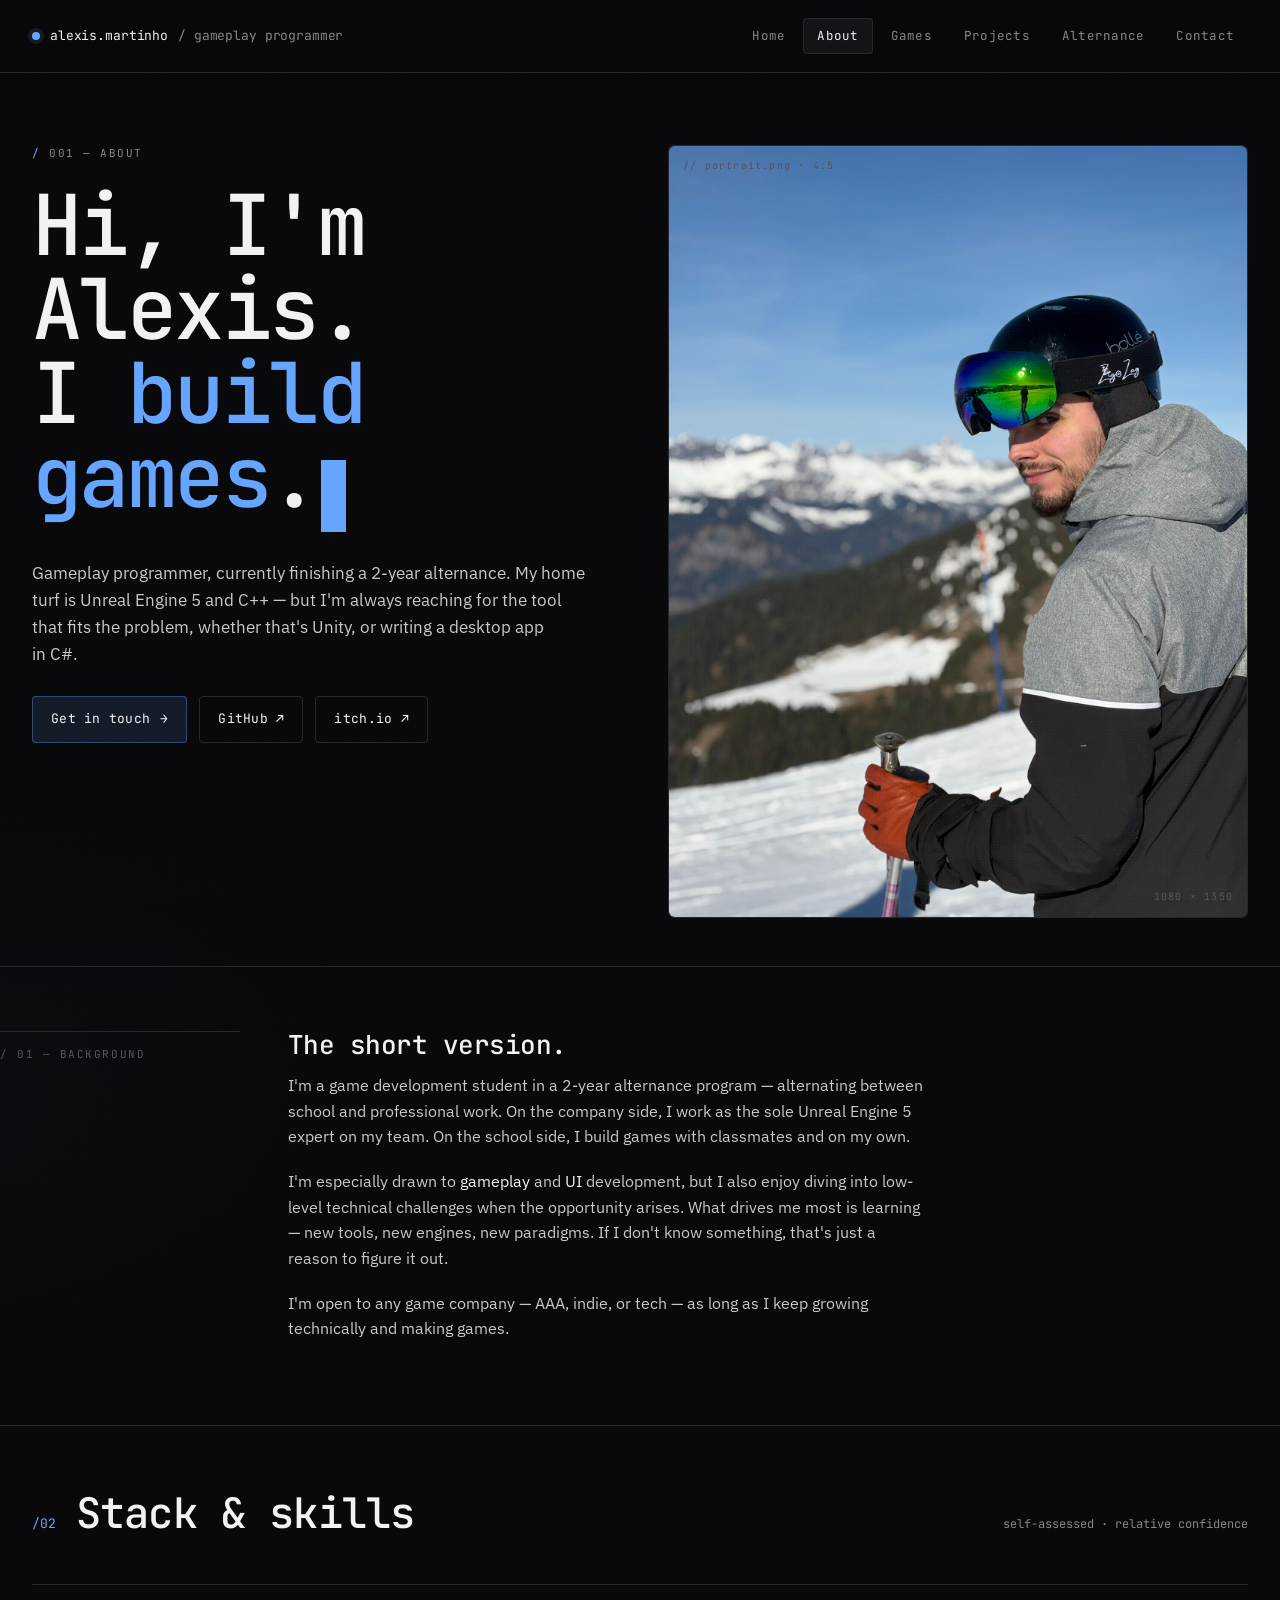
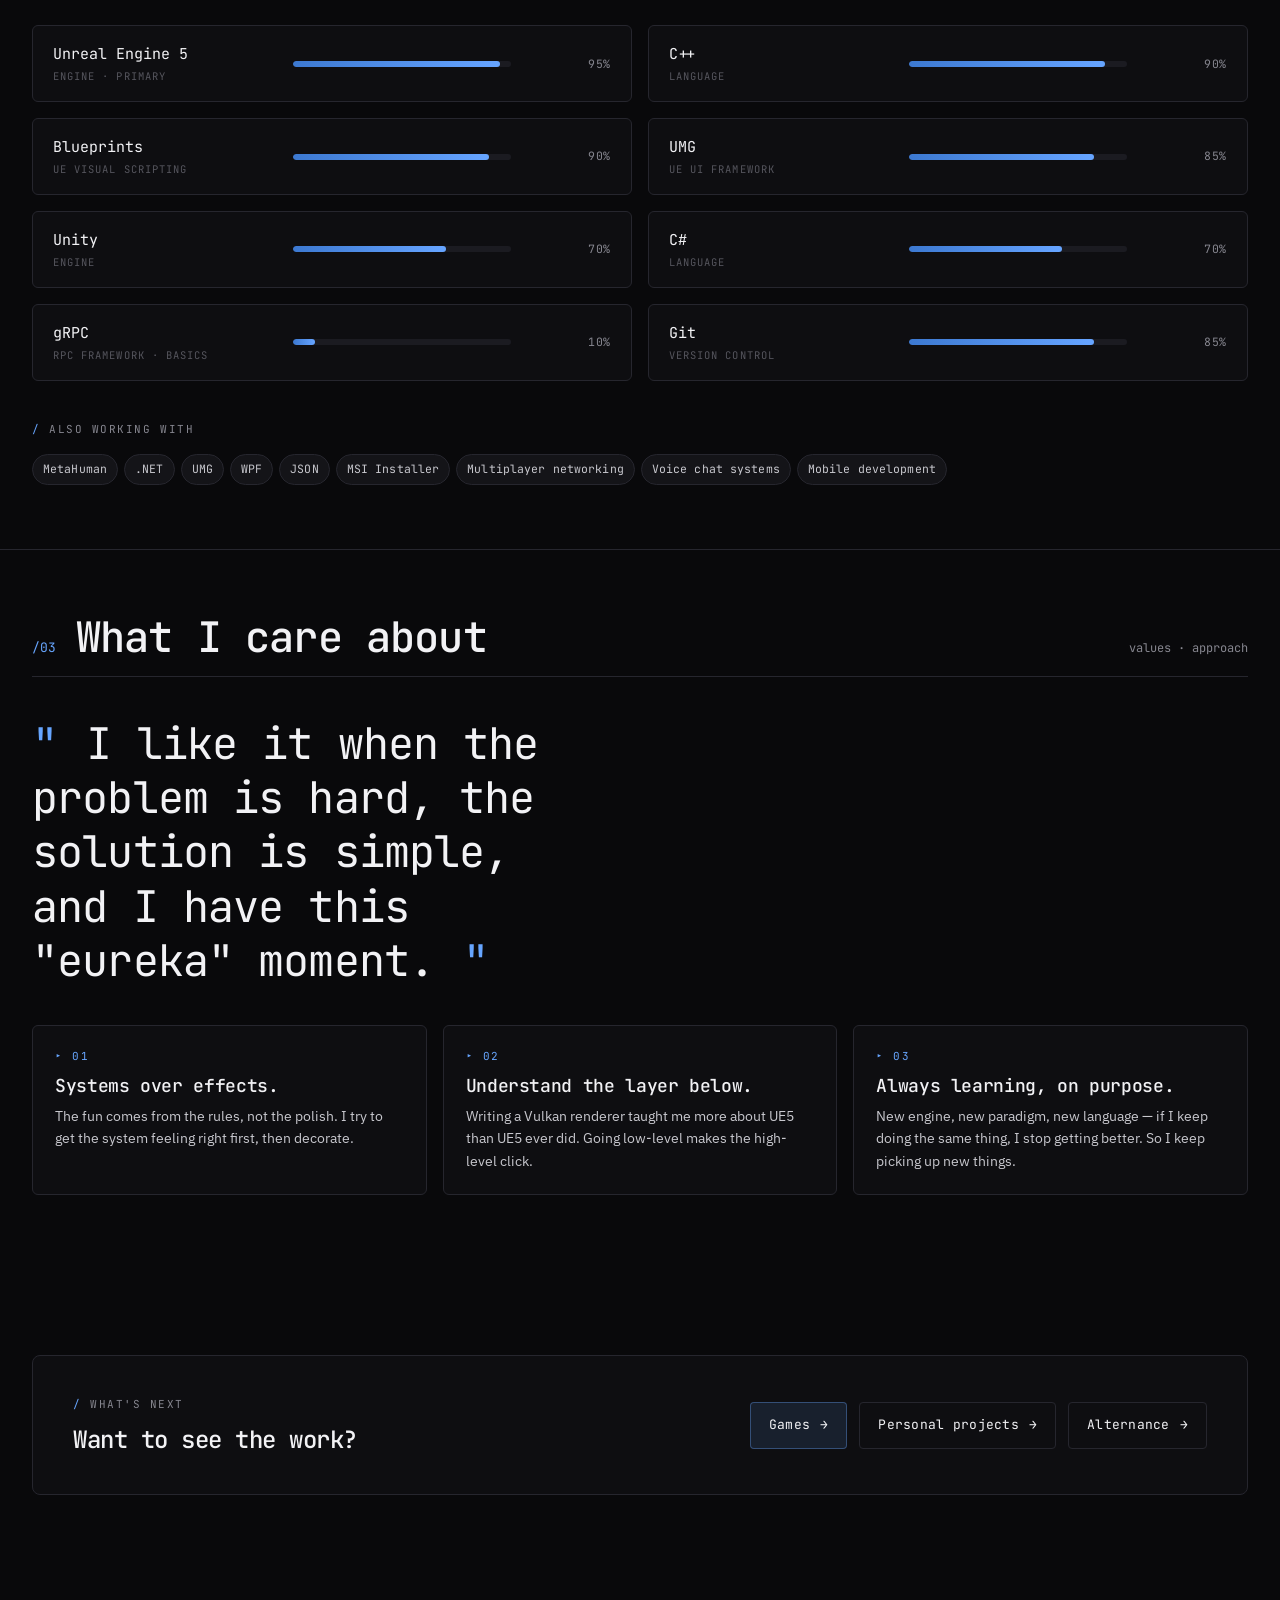
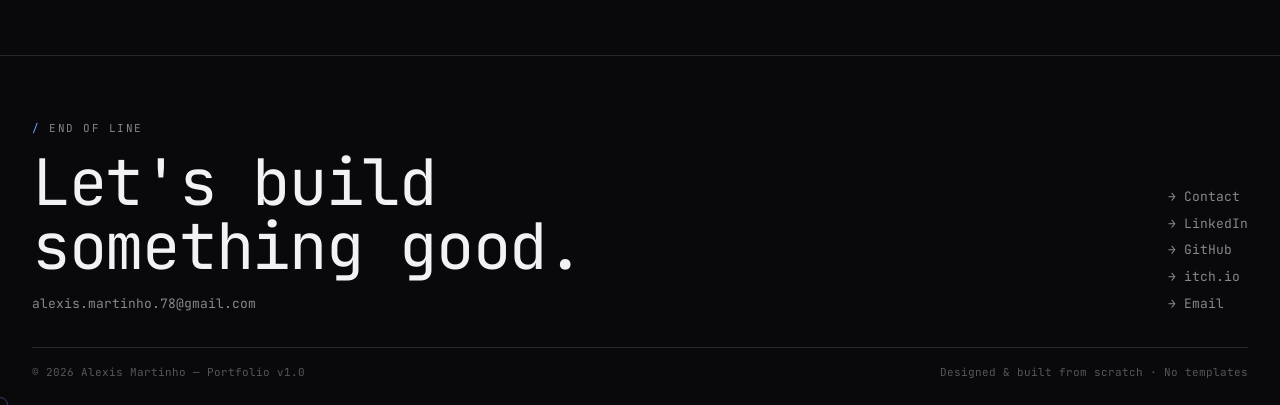
==== about.html @ 16aa5c61 "Initial Portfolio" ====
<!doctype html>
<html lang="en">
<head>
  <meta charset="utf-8" />
  <meta name="viewport" content="width=device-width, initial-scale=1" />
  <title>About — Alexis Martinho</title>
  <link rel="preconnect" href="https://fonts.googleapis.com">
  <link rel="preconnect" href="https://fonts.gstatic.com" crossorigin>
  <link href="https://fonts.googleapis.com/css2?family=JetBrains+Mono:wght@300;400;500;600&family=IBM+Plex+Sans:wght@300;400;500;600&family=Space+Grotesk:wght@400;500;600&family=Inter:wght@400;500;600&display=swap" rel="stylesheet">
  <link rel="stylesheet" href="assets/styles.css" />
  <style>
    .about-hero {
      padding: 72px 0 48px;
      border-bottom: 1px solid var(--line);
    }
    .about-hero .grid {
      display: grid;
      grid-template-columns: 1fr 1fr;
      gap: 56px;
      align-items: start;
    }
    @media (max-width: 900px) { .about-hero .grid { grid-template-columns: 1fr; } }
    .about-hero h1 {
      font-size: clamp(48px, 7vw, 84px);
      line-height: 1.0;
      letter-spacing: -0.03em;
    }
    .about-hero h1 em { color: var(--accent); font-style: normal; }
    .about-hero .lede {
      font-size: 17px;
      color: var(--text);
      max-width: 56ch;
    }
    .about-hero .portrait {
      aspect-ratio: 4/5;
      border: 1px solid var(--line);
      border-radius: 6px;
      background:
        repeating-linear-gradient(135deg, rgba(255,255,255,0.02) 0 10px, transparent 10px 20px),
        var(--bg-2);
      position: relative;
      display: flex;
      align-items: center;
      justify-content: center;
      flex-direction: column;
      gap: 10px;
      color: var(--text-faint);
      font-family: var(--font-mono);
      font-size: 12px;
      letter-spacing: 0.16em;
      text-align: center;
    }
    .about-hero .portrait .meta {
      position: absolute; top: 12px; left: 14px;
      font-family: var(--font-mono); font-size: 10px;
      color: var(--text-faint); letter-spacing: 0.12em;
    }
    .about-hero .portrait .meta.br { top: auto; bottom: 12px; left: auto; right: 14px; }

    .narrative {
      display: grid;
      grid-template-columns: 240px 1fr;
      gap: 48px;
      padding: var(--r-6) 0;
    }
    @media (max-width: 900px) { .narrative { grid-template-columns: 1fr; } }
    .narrative h2 { font-size: 26px; margin-bottom: 14px; }
    .narrative p { font-size: 16px; margin-bottom: 1.2em; }
    .narrative .col-meta {
      font-family: var(--font-mono);
      font-size: 11px;
      color: var(--text-faint);
      letter-spacing: 0.14em;
      text-transform: uppercase;
      border-top: 1px solid var(--line);
      padding-top: 14px;
    }

    /* Skills bar */
    .skills { padding: var(--r-6) 0; border-top: 1px solid var(--line); }
    .skills h2 { margin-bottom: 32px; }

    .skill-grid {
      display: grid;
      grid-template-columns: 1fr 1fr;
      gap: 16px;
    }
    @media (max-width: 900px) { .skill-grid { grid-template-columns: 1fr; } }
    .skill-row {
      display: grid;
      grid-template-columns: 220px 1fr 80px;
      gap: 20px;
      padding: 16px 20px;
      border: 1px solid var(--line);
      border-radius: 6px;
      background: var(--bg-1);
      align-items: center;
      transition: border-color 200ms ease, background 200ms ease;
    }
    .skill-row:hover { border-color: var(--accent-line); background: var(--bg-2); }
    .skill-row .name {
      font-family: var(--font-display);
      font-size: 15px;
      color: var(--text-hi);
    }
    .skill-row .name .k {
      display: block;
      font-family: var(--font-mono);
      font-size: 10.5px;
      color: var(--text-faint);
      letter-spacing: 0.1em;
      text-transform: uppercase;
      margin-top: 2px;
    }
    .bar {
      height: 6px;
      background: var(--bg-3);
      border-radius: 100px;
      overflow: hidden;
      position: relative;
    }
    .bar .fill {
      height: 100%;
      background: linear-gradient(90deg, var(--accent-2), var(--accent));
      border-radius: 100px;
      width: 0;
      transition: width 1.4s cubic-bezier(.2,.6,.2,1);
    }
    .skill-row.in .fill { width: var(--w, 70%); }
    .skill-row .val {
      font-family: var(--font-mono);
      font-size: 11.5px;
      color: var(--text-dim);
      text-align: right;
      letter-spacing: 0.06em;
    }

    .philosophy {
      padding: var(--r-6) 0;
      border-top: 1px solid var(--line);
    }
    .philosophy .q {
      font-family: var(--font-display);
      font-size: clamp(26px, 3.4vw, 44px);
      line-height: 1.25;
      letter-spacing: -0.02em;
      color: var(--text-hi);
      max-width: 26ch;
      text-wrap: balance;
    }
    .philosophy .q::before { content: '"'; color: var(--accent); margin-right: 4px; }
    .philosophy .q::after { content: '"'; color: var(--accent); margin-left: 4px; }

    .interests {
      display: grid;
      grid-template-columns: repeat(3, 1fr);
      gap: 16px;
      margin-top: 36px;
    }
    @media (max-width: 900px) { .interests { grid-template-columns: 1fr; } }
    .interest {
      border: 1px solid var(--line);
      border-radius: 6px;
      background: var(--bg-1);
      padding: 22px;
    }
    .interest .num {
      font-family: var(--font-mono); font-size: 11px;
      color: var(--accent); letter-spacing: 0.14em; margin-bottom: 10px;
    }
    .interest h3 { font-size: 18px; margin-bottom: 8px; }
    .interest p { font-size: 14px; color: var(--text); margin: 0; }
  </style>
</head>
<body class="noise">
  <div data-chrome="header"></div>

  <main>
    <section class="about-hero">
      <div class="shell grid">
        <div>
          <div class="eyebrow reveal" style="margin-bottom: 20px"><span class="idx">/</span> 001 — ABOUT</div>
          <h1 class="reveal">Hi, I'm Alexis.<br>I <em>build games</em>.<span class="cursor"></span></h1>
          <p class="lede reveal" style="margin-top: 28px;">
            Gameplay programmer, currently finishing a 2-year alternance.
            My home turf is Unreal Engine 5 and C++ — but I'm always
            reaching for the tool that fits the problem, whether that's
            Unity, or writing a desktop app in C#.
          </p>
          <div class="hero-cta" style="display: flex; gap: 12px; margin-top: 28px; flex-wrap: wrap;">
            <a class="btn btn-primary" href="contact.html">Get in touch <span class="arrow">→</span></a>
            <a class="btn btn-ghost" href="https://github.com/Al3xics" target="_blank" rel="noopener">GitHub ↗</a>
            <a class="btn btn-ghost" href="https://al3xics.itch.io/" target="_blank" rel="noopener">itch.io ↗</a>
          </div>
        </div>
        <div class="portrait reveal">
          <span class="meta">// portrait.png · 4:5</span>
          <img src="assets/img/portrait-alexis.jpg" alt="Portrait of Alexis Martinho" style="width: 100%; height: auto; border-radius: 6px; object-fit: cover;">
          <span class="meta br">1080 × 1350</span>
        </div>
      </div>
    </section>

    <section>
      <div class="shell narrative reveal">
        <div class="col-meta">/ 01 — BACKGROUND</div>
        <div>
          <h2>The short version.</h2>
          <p>
            I'm a game development student in a 2-year alternance program —
            alternating between school and professional work. On the company
            side, I work as the sole Unreal Engine 5 expert on my team.
            On the school side, I build games with classmates and on my own.
          </p>
          <p>
            I'm especially drawn to <span class="hi">gameplay</span> and <span class="hi">UI</span> development,
            but I also enjoy diving into low-level technical challenges when the opportunity arises.
            What drives me most is learning — new tools, new engines, new paradigms.
            If I don't know something, that's just a reason to figure it out.
          </p>
          <p>
            I'm open to any game company — AAA, indie, or tech — as long as
            I keep growing technically and making games.
          </p>
        </div>
      </div>
    </section>

    <section class="skills">
      <div class="shell">
        <div class="section-head reveal">
          <div class="num">/02</div>
          <h2>Stack &amp; skills</h2>
          <div class="meta">self-assessed · relative confidence</div>
        </div>

        <div class="skill-grid">
          <div class="skill-row reveal" style="--w: 95%"><div class="name">Unreal Engine 5<span class="k">ENGINE · PRIMARY</span></div><div class="bar"><div class="fill"></div></div><div class="val">95%</div></div>
          <div class="skill-row reveal" style="--w: 90%"><div class="name">C++<span class="k">LANGUAGE</span></div><div class="bar"><div class="fill"></div></div><div class="val">90%</div></div>
          <div class="skill-row reveal" style="--w: 90%"><div class="name">Blueprints<span class="k">UE VISUAL SCRIPTING</span></div><div class="bar"><div class="fill"></div></div><div class="val">90%</div></div>
          <div class="skill-row reveal" style="--w: 85%"><div class="name">UMG<span class="k">UE UI FRAMEWORK</span></div><div class="bar"><div class="fill"></div></div><div class="val">85%</div></div>
          <div class="skill-row reveal" style="--w: 70%"><div class="name">Unity<span class="k">ENGINE</span></div><div class="bar"><div class="fill"></div></div><div class="val">70%</div></div>
          <div class="skill-row reveal" style="--w: 70%"><div class="name">C#<span class="k">LANGUAGE</span></div><div class="bar"><div class="fill"></div></div><div class="val">70%</div></div>
          <div class="skill-row reveal" style="--w: 10%"><div class="name">gRPC<span class="k">RPC FRAMEWORK · BASICS</span></div><div class="bar"><div class="fill"></div></div><div class="val">10%</div></div>
          <div class="skill-row reveal" style="--w: 85%"><div class="name">Git<span class="k">VERSION CONTROL</span></div><div class="bar"><div class="fill"></div></div><div class="val">85%</div></div>
        </div>

        <div style="margin-top: 40px;" class="reveal">
          <div class="eyebrow" style="margin-bottom: 16px"><span class="idx">/</span> ALSO WORKING WITH</div>
          <div class="badges">
            <span class="badge">MetaHuman</span>
            <span class="badge">.NET</span>
            <span class="badge">UMG</span>
            <span class="badge">WPF</span>
            <span class="badge">JSON</span>
            <span class="badge">MSI Installer</span>
            <span class="badge">Multiplayer networking</span>
            <span class="badge">Voice chat systems</span>
            <span class="badge">Mobile development</span>
          </div>
        </div>
      </div>
    </section>

    <section class="philosophy">
      <div class="shell">
        <div class="section-head reveal">
          <div class="num">/03</div>
          <h2>What I care about</h2>
          <div class="meta">values · approach</div>
        </div>

        <div class="q reveal">
          I like it when the problem is hard, the solution is simple, and I have this "eureka" moment.
        </div>

        <div class="interests">
          <div class="interest reveal">
            <div class="num">▸ 01</div>
            <h3>Systems over effects.</h3>
            <p>The fun comes from the rules, not the polish. I try to get the system feeling right first, then decorate.</p>
          </div>
          <div class="interest reveal">
            <div class="num">▸ 02</div>
            <h3>Understand the layer below.</h3>
            <p>Writing a Vulkan renderer taught me more about UE5 than UE5 ever did. Going low-level makes the high-level click.</p>
          </div>
          <div class="interest reveal">
            <div class="num">▸ 03</div>
            <h3>Always learning, on purpose.</h3>
            <p>New engine, new paradigm, new language — if I keep doing the same thing, I stop getting better. So I keep picking up new things.</p>
          </div>
        </div>
      </div>
    </section>

    <section class="section">
      <div class="shell">
        <div class="card reveal" style="padding: 40px;">
          <div style="display: flex; justify-content: space-between; gap: 24px; flex-wrap: wrap; align-items: center;">
            <div>
              <div class="eyebrow" style="margin-bottom: 12px;"><span class="idx">/</span> WHAT'S NEXT</div>
              <h3 style="font-size: 24px;">Want to see the work?</h3>
            </div>
            <div style="display: flex; gap: 12px; flex-wrap: wrap;">
              <a class="btn btn-primary" href="games.html">Games <span class="arrow">→</span></a>
              <a class="btn btn-ghost" href="projects.html">Personal projects <span class="arrow">→</span></a>
              <a class="btn btn-ghost" href="alternance.html">Alternance <span class="arrow">→</span></a>
            </div>
          </div>
        </div>
      </div>
    </section>
  </main>

  <div data-chrome="footer"></div>

  <script src="assets/partials.js"></script>
  <script src="assets/shared.js"></script>
  <script>
    // Animate skill bars in
    const io = new IntersectionObserver((entries) => {
      entries.forEach(e => {
        if (e.isIntersecting) { e.target.classList.add('in'); io.unobserve(e.target); }
      });
    }, { threshold: 0.3 });
    document.querySelectorAll('.skill-row').forEach(r => io.observe(r));
  </script>
</body>
</html>
---- assets/styles.css ----
/* ========================================================
   Alexis Martinho — Portfolio
   Design tokens
   ======================================================== */

:root {
  /* Surfaces (layered dark) */
  --bg-0: #09090B;
  --bg-1: #0E0E11;
  --bg-2: #141418;
  --bg-3: #1B1B21;
  --bg-4: #24242C;

  /* Lines */
  --line: #26262E;
  --line-strong: #33333D;

  /* Text */
  --text-hi: #F2F2F5;
  --text: #C8C8CE;
  --text-dim: #86868F;
  --text-faint: #55555D;

  /* Accent (cool blue) — settable via Tweaks */
  --accent: oklch(0.72 0.15 258);
  --accent-2: oklch(0.58 0.15 258);
  --accent-soft: oklch(0.72 0.15 258 / 0.12);
  --accent-line: oklch(0.72 0.15 258 / 0.35);

  /* Semantic */
  --warn: #D4A24C;
  --warn-soft: rgba(212, 162, 76, 0.12);

  /* Fonts — settable via Tweaks */
  --font-display: 'JetBrains Mono', ui-monospace, Menlo, monospace;
  --font-body: 'IBM Plex Sans', system-ui, sans-serif;
  --font-mono: 'JetBrains Mono', ui-monospace, Menlo, monospace;

  /* Rhythm */
  --r-1: 4px;
  --r-2: 8px;
  --r-3: 16px;
  --r-4: 24px;
  --r-5: 40px;
  --r-6: 64px;
  --r-7: 96px;

  --radius-xs: 2px;
  --radius-sm: 4px;
  --radius-md: 8px;

  --shell-max: 1280px;
  --gutter: 32px;
}

* { box-sizing: border-box; }
html, body { margin: 0; padding: 0; background: var(--bg-0); }

html { scroll-behavior: smooth; }
body {
  font-family: var(--font-body);
  color: var(--text);
  font-size: 15px;
  line-height: 1.6;
  -webkit-font-smoothing: antialiased;
  text-rendering: optimizeLegibility;
  min-height: 100vh;
  background:
    radial-gradient(1200px 600px at 85% -10%, rgba(107, 138, 255, 0.04), transparent 60%),
    radial-gradient(900px 500px at -10% 30%, rgba(107, 138, 255, 0.03), transparent 60%),
    var(--bg-0);
}

a { color: inherit; text-decoration: none; }

img { max-width: 100%; display: block; }

::selection { background: var(--accent-soft); color: var(--text-hi); }

/* ==========================
   Typography
   ========================== */

.display {
  font-family: var(--font-display);
  font-weight: 500;
  color: var(--text-hi);
  letter-spacing: -0.02em;
}

.mono {
  font-family: var(--font-mono);
  font-feature-settings: "calt" 0;
}

.eyebrow {
  font-family: var(--font-mono);
  font-size: 11px;
  letter-spacing: 0.14em;
  text-transform: uppercase;
  color: var(--text-dim);
}

.eyebrow .idx { color: var(--accent); }

h1, h2, h3, h4 {
  font-family: var(--font-display);
  color: var(--text-hi);
  margin: 0;
  letter-spacing: -0.02em;
  font-weight: 500;
}

h1 { font-size: clamp(40px, 6vw, 76px); line-height: 1.02; }
h2 { font-size: clamp(28px, 3.4vw, 42px); line-height: 1.1; }
h3 { font-size: clamp(20px, 1.6vw, 24px); line-height: 1.2; }

p { margin: 0 0 1em; text-wrap: pretty; max-width: 64ch; }

/* ==========================
   Shell / layout
   ========================== */

.shell {
  max-width: var(--shell-max);
  margin: 0 auto;
  padding: 0 var(--gutter);
}

.section { padding: var(--r-7) 0; }
.section-sm { padding: var(--r-6) 0; }

.divider {
  height: 1px;
  background: var(--line);
  border: 0;
  margin: 0;
}

/* Section headers with numbered index */
.section-head {
  display: flex;
  align-items: baseline;
  gap: 20px;
  margin-bottom: var(--r-5);
  padding-bottom: var(--r-3);
  border-bottom: 1px solid var(--line);
}
.section-head .num {
  font-family: var(--font-mono);
  font-size: 13px;
  color: var(--accent);
}
.section-head h2 { flex: 1; }
.section-head .meta {
  font-family: var(--font-mono);
  font-size: 12px;
  color: var(--text-dim);
}

/* ==========================
   Top nav
   ========================== */

.topbar {
  position: sticky;
  top: 0;
  z-index: 50;
  background: rgba(9, 9, 11, 0.72);
  backdrop-filter: blur(14px);
  -webkit-backdrop-filter: blur(14px);
  border-bottom: 1px solid var(--line);
}
.topbar-inner {
  max-width: var(--shell-max);
  margin: 0 auto;
  padding: 18px var(--gutter);
  display: flex;
  align-items: center;
  gap: 24px;
}
.brand {
  display: flex;
  align-items: center;
  gap: 10px;
  font-family: var(--font-mono);
  font-size: 13px;
  color: var(--text-hi);
  letter-spacing: -0.01em;
}
.brand .dot {
  width: 8px;
  height: 8px;
  border-radius: 50%;
  background: var(--accent);
  box-shadow: 0 0 0 4px var(--accent-soft);
}
.brand .tag { color: var(--text-dim); font-weight: 400; }
.nav {
  margin-left: auto;
  display: flex;
  gap: 4px;
  font-family: var(--font-mono);
  font-size: 12.5px;
  letter-spacing: 0.02em;
}
.nav a {
  padding: 8px 14px;
  color: var(--text-dim);
  border-radius: var(--radius-sm);
  transition: color 160ms ease, background 160ms ease;
}
.nav a:hover { color: var(--text-hi); background: var(--bg-2); }
.nav a.active {
  color: var(--text-hi);
  background: var(--bg-2);
  box-shadow: inset 0 0 0 1px var(--line);
}

/* ==========================
   Buttons
   ========================== */

.btn {
  display: inline-flex;
  align-items: center;
  gap: 10px;
  padding: 12px 18px;
  font-family: var(--font-mono);
  font-size: 13px;
  letter-spacing: 0.02em;
  color: var(--text-hi);
  background: var(--bg-2);
  border: 1px solid var(--line);
  border-radius: var(--radius-sm);
  cursor: pointer;
  transition: all 180ms ease;
}
.btn:hover {
  border-color: var(--accent-line);
  background: var(--bg-3);
  transform: translateY(-1px);
}
.btn .arrow { transition: transform 180ms ease; }
.btn:hover .arrow { transform: translateX(3px); }

.btn-primary {
  background: var(--accent-soft);
  border-color: var(--accent-line);
  color: var(--text-hi);
}
.btn-primary:hover { background: color-mix(in oklch, var(--accent) 22%, transparent); }

.btn-ghost { background: transparent; }
.btn-ghost:hover { background: var(--bg-2); }

.btn[aria-disabled="true"] {
  opacity: 0.5;
  cursor: not-allowed;
  pointer-events: none;
}

/* ==========================
   Badges / tags
   ========================== */

.badges { display: flex; flex-wrap: wrap; gap: 6px; }

.badge {
  display: inline-flex;
  align-items: center;
  gap: 6px;
  font-family: var(--font-mono);
  font-size: 11.5px;
  padding: 5px 10px;
  color: var(--text);
  background: var(--bg-2);
  border: 1px solid var(--line);
  border-radius: 100px;
  letter-spacing: 0.01em;
}
.badge .k { color: var(--text-faint); }
.badge.accent { color: var(--accent); border-color: var(--accent-line); background: var(--accent-soft); }
.badge.warn { color: var(--warn); border-color: rgba(212, 162, 76, 0.35); background: var(--warn-soft); }

/* Status pill */
.status {
  display: inline-flex;
  align-items: center;
  gap: 8px;
  font-family: var(--font-mono);
  font-size: 11.5px;
  padding: 4px 10px;
  border: 1px solid var(--line);
  border-radius: 100px;
  color: var(--text-dim);
}
.status .pulse {
  width: 6px;
  height: 6px;
  border-radius: 50%;
  background: #4ADE80;
  box-shadow: 0 0 0 0 rgba(74, 222, 128, 0.6);
  animation: pulse 2s infinite;
}
.status.warn .pulse { background: var(--warn); box-shadow: 0 0 0 0 rgba(212, 162, 76, 0.6); }
@keyframes pulse {
  0% { box-shadow: 0 0 0 0 rgba(74, 222, 128, 0.5); }
  70% { box-shadow: 0 0 0 8px rgba(74, 222, 128, 0); }
  100% { box-shadow: 0 0 0 0 rgba(74, 222, 128, 0); }
}

/* ==========================
   Cards
   ========================== */

.card {
  position: relative;
  background: var(--bg-1);
  border: 1px solid var(--line);
  border-radius: var(--radius-md);
  overflow: hidden;
  transition: border-color 220ms ease, transform 220ms ease, background 220ms ease;
}
.card:hover {
  border-color: var(--accent-line);
  background: var(--bg-2);
}
.card .card-body { padding: 22px; }
.card .card-head {
  display: flex;
  justify-content: space-between;
  align-items: flex-start;
  gap: 16px;
  margin-bottom: 14px;
}
.card .card-title {
  font-family: var(--font-display);
  font-size: 20px;
  color: var(--text-hi);
  letter-spacing: -0.01em;
}
.card .card-sub {
  font-family: var(--font-mono);
  font-size: 11.5px;
  color: var(--text-dim);
  letter-spacing: 0.04em;
  text-transform: uppercase;
  margin-top: 4px;
}
.card .card-desc {
  font-size: 14px;
  color: var(--text);
  line-height: 1.55;
}

/* Project card with visual header */
.project-card { display: flex; flex-direction: column; min-height: 380px; }
.project-card .thumb {
  height: 180px;
  position: relative;
  overflow: hidden;
  border-bottom: 1px solid var(--line);
  background: var(--bg-2);
}
.project-card .card-body { flex: 1; display: flex; flex-direction: column; gap: 14px; }
.project-card .card-body .desc { flex: 1; }

/* Grid helpers */
.grid { display: grid; gap: 20px; }
.grid-2 { grid-template-columns: repeat(2, minmax(0, 1fr)); }
.grid-3 { grid-template-columns: repeat(3, minmax(0, 1fr)); }
.grid-4 { grid-template-columns: repeat(4, minmax(0, 1fr)); }
@media (max-width: 900px) {
  .grid-2, .grid-3, .grid-4 { grid-template-columns: 1fr; }
}

/* ==========================
   Placeholder visuals
   ========================== */

/* Striped "asset goes here" placeholder */
.ph {
  position: relative;
  background:
    repeating-linear-gradient(
      135deg,
      rgba(255,255,255,0.018) 0 8px,
      transparent 8px 16px
    ),
    var(--bg-2);
  border: 1px dashed var(--line-strong);
  border-radius: var(--radius-sm);
  display: flex;
  align-items: center;
  justify-content: center;
  color: var(--text-faint);
  font-family: var(--font-mono);
  font-size: 11px;
  text-transform: uppercase;
  letter-spacing: 0.1em;
  min-height: 160px;
  padding: 16px;
  text-align: center;
}

.ph::after {
  content: '';
  position: absolute;
  inset: 0;
  pointer-events: none;
  background: linear-gradient(180deg, transparent 60%, rgba(0,0,0,0.35));
}

.ph-caption {
  position: relative;
  z-index: 1;
  max-width: 240px;
}

/* ==========================
   Footer
   ========================== */

footer.foot {
  border-top: 1px solid var(--line);
  padding: var(--r-6) 0 var(--r-4);
  margin-top: var(--r-6);
}
footer.foot .row {
  display: flex;
  flex-wrap: wrap;
  gap: 24px;
  justify-content: space-between;
  align-items: flex-end;
}
footer.foot .sign {
  font-family: var(--font-display);
  font-size: clamp(36px, 6vw, 64px);
  color: var(--text-hi);
  letter-spacing: -0.02em;
  line-height: 1;
}
footer.foot .links {
  display: flex;
  flex-direction: column;
  gap: 6px;
  font-family: var(--font-mono);
  font-size: 13px;
}
footer.foot .links a { color: var(--text-dim); transition: color 160ms ease; }
footer.foot .links a:hover { color: var(--accent); }
footer.foot .legal {
  margin-top: 32px;
  padding-top: 16px;
  border-top: 1px solid var(--line);
  font-family: var(--font-mono);
  font-size: 11px;
  color: var(--text-faint);
  display: flex;
  justify-content: space-between;
  flex-wrap: wrap;
  gap: 8px;
}

/* ==========================
   Utilities
   ========================== */

.bracket { color: var(--text-faint); font-family: var(--font-mono); }
.accent-text { color: var(--accent); }
.dim { color: var(--text-dim); }
.faint { color: var(--text-faint); }
.hi { color: var(--text-hi); }

.row-flex { display: flex; flex-wrap: wrap; gap: 12px; align-items: center; }

.kv {
  display: grid;
  grid-template-columns: 140px 1fr;
  gap: 8px 16px;
  font-family: var(--font-mono);
  font-size: 13px;
}
.kv dt { color: var(--text-faint); text-transform: uppercase; letter-spacing: 0.08em; font-size: 11px; align-self: center; }
.kv dd { margin: 0; color: var(--text-hi); }

/* Reveal on scroll */
.reveal {
  opacity: 0;
  transform: translateY(18px);
  transition: opacity 700ms cubic-bezier(.2,.6,.2,1), transform 700ms cubic-bezier(.2,.6,.2,1);
}
.reveal.in { opacity: 1; transform: none; }

/* Blinking cursor */
.cursor {
  display: inline-block;
  width: 0.5ch;
  height: 0.85em;
  vertical-align: text-bottom;
  background: var(--accent);
  margin-left: 4px;
  animation: blink 1.1s steps(2) infinite;
}
@keyframes blink { 50% { opacity: 0; } }

/* Noise overlay (subtle grain) — CSS-only radial dot pattern */
.noise::before {
  content: '';
  position: fixed;
  inset: 0;
  pointer-events: none;
  opacity: 0.025;
  background-image:
    radial-gradient(rgba(255,255,255,0.8) 0.5px, transparent 1px),
    radial-gradient(rgba(255,255,255,0.6) 0.5px, transparent 1px);
  background-size: 3px 3px, 5px 5px;
  background-position: 0 0, 1px 2px;
  z-index: 1;
}

/* Cursor trail dot */
.cursor-trail {
  position: fixed;
  width: 16px;
  height: 16px;
  border-radius: 50%;
  pointer-events: none;
  border: 1px solid var(--accent-line);
  transform: translate(-50%, -50%);
  transition: transform 180ms cubic-bezier(.2,.6,.2,1), width 180ms ease, height 180ms ease, border-color 180ms ease;
  z-index: 99;
  mix-blend-mode: screen;
}
.cursor-trail.hover {
  width: 36px;
  height: 36px;
  border-color: var(--accent);
  background: var(--accent-soft);
}
@media (hover: none) { .cursor-trail { display: none; } }

/* ==========================
   Hero (generic for inner pages)
   ========================== */

.page-hero { padding: var(--r-6) 0 var(--r-5); border-bottom: 1px solid var(--line); }
.page-hero .eyebrow { margin-bottom: 16px; }
.page-hero h1 { font-size: clamp(44px, 7vw, 88px); }
.page-hero .lede {
  margin-top: 20px;
  max-width: 64ch;
  font-size: 17px;
  color: var(--text);
}

/* ==========================
   Tweaks panel
   ========================== */

#tweaks {
  position: fixed;
  right: 20px;
  bottom: 20px;
  z-index: 100;
  width: 280px;
  background: var(--bg-1);
  border: 1px solid var(--line-strong);
  border-radius: 8px;
  padding: 16px;
  font-family: var(--font-mono);
  font-size: 12px;
  display: none;
  box-shadow: 0 30px 60px rgba(0,0,0,0.5);
}
#tweaks.open { display: block; }
#tweaks h4 {
  font-family: var(--font-mono);
  font-size: 12px;
  text-transform: uppercase;
  letter-spacing: 0.12em;
  color: var(--text-dim);
  margin: 0 0 14px;
  display: flex;
  justify-content: space-between;
}
#tweaks h4 .close { color: var(--text-faint); cursor: pointer; }
#tweaks label { display: block; color: var(--text-dim); margin: 10px 0 6px; text-transform: uppercase; letter-spacing: 0.08em; font-size: 10.5px; }
#tweaks .swatches { display: flex; gap: 6px; flex-wrap: wrap; }
#tweaks .sw {
  width: 28px; height: 28px; border-radius: 4px; cursor: pointer;
  border: 1px solid var(--line); transition: transform 140ms ease, border-color 140ms ease;
}
#tweaks .sw:hover { transform: scale(1.05); }
#tweaks .sw.active { border-color: var(--text-hi); transform: scale(1.08); }
#tweaks .opts { display: flex; flex-direction: column; gap: 4px; }
#tweaks .opt {
  padding: 6px 10px; border: 1px solid var(--line); border-radius: 4px;
  color: var(--text); cursor: pointer; background: var(--bg-2); text-align: left;
  font-family: inherit; font-size: 11.5px;
}
#tweaks .opt:hover { border-color: var(--accent-line); }
#tweaks .opt.active { border-color: var(--accent); color: var(--text-hi); background: var(--accent-soft); }
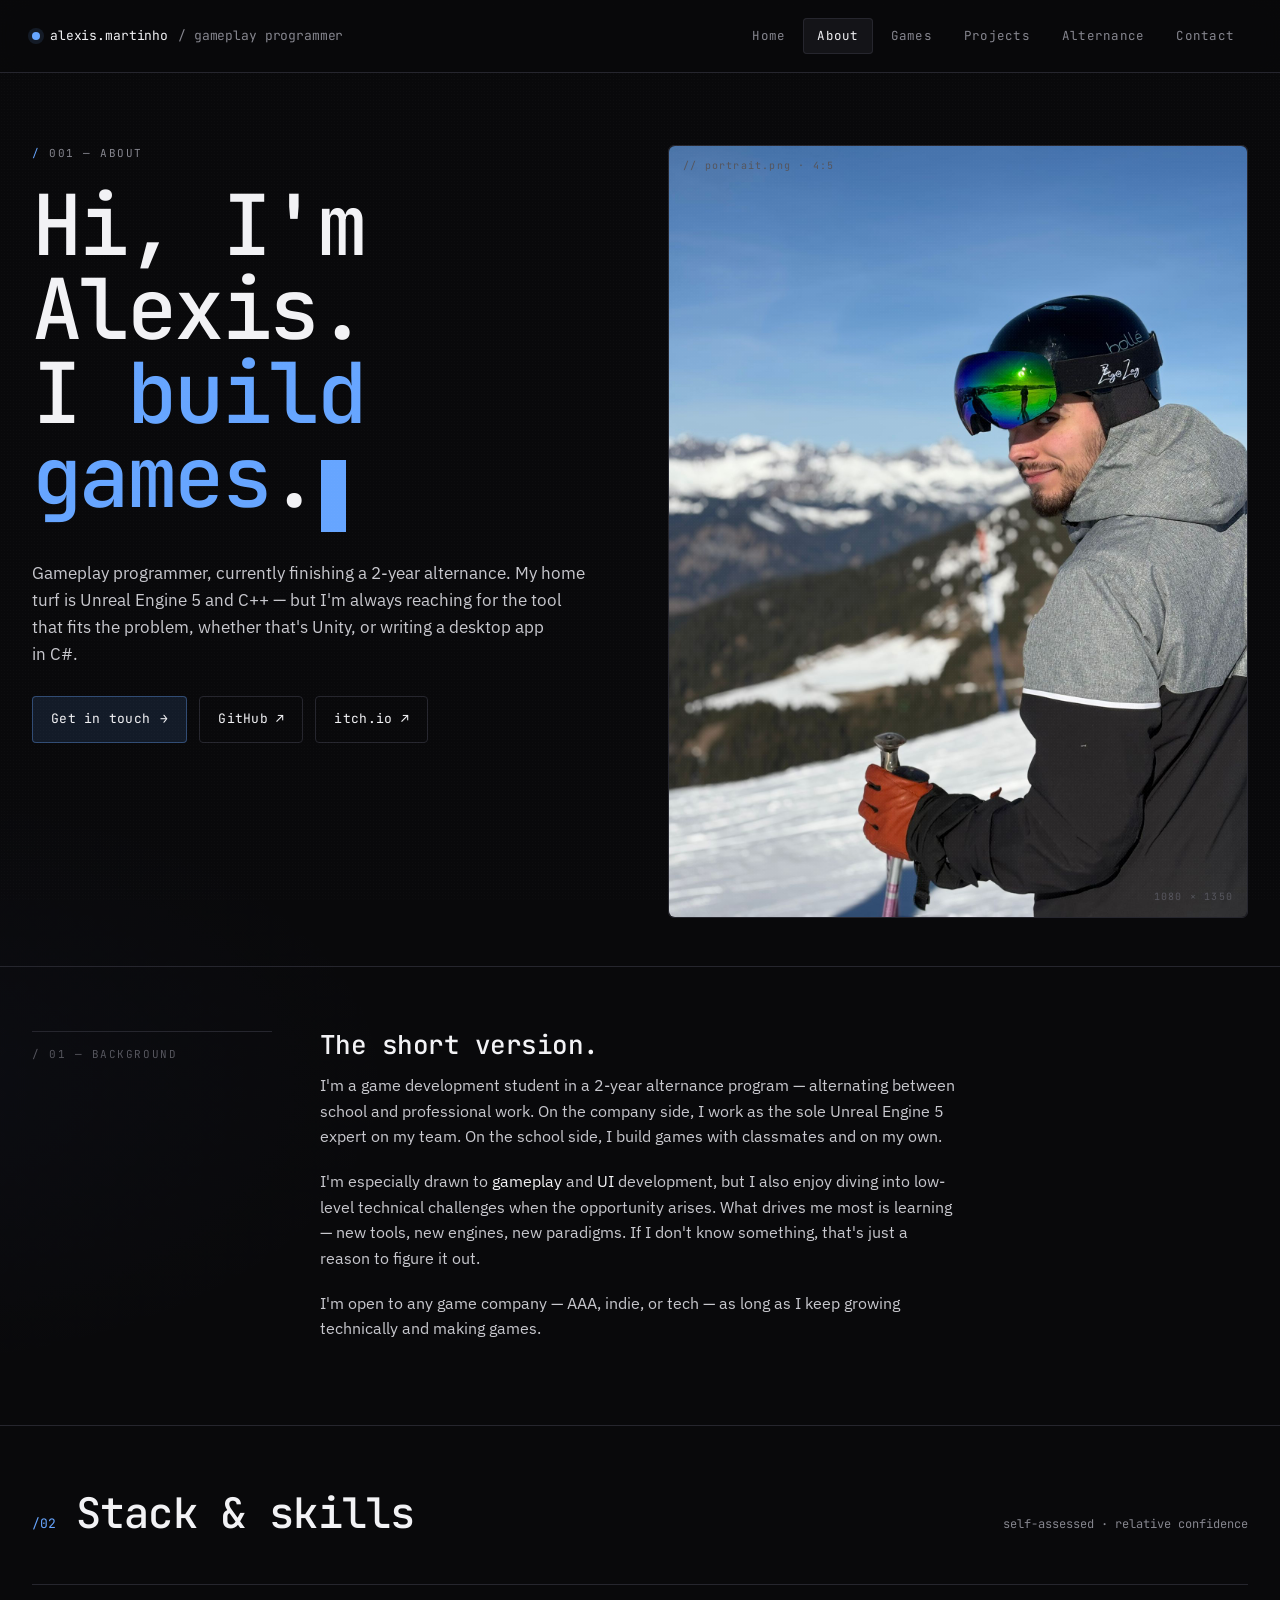
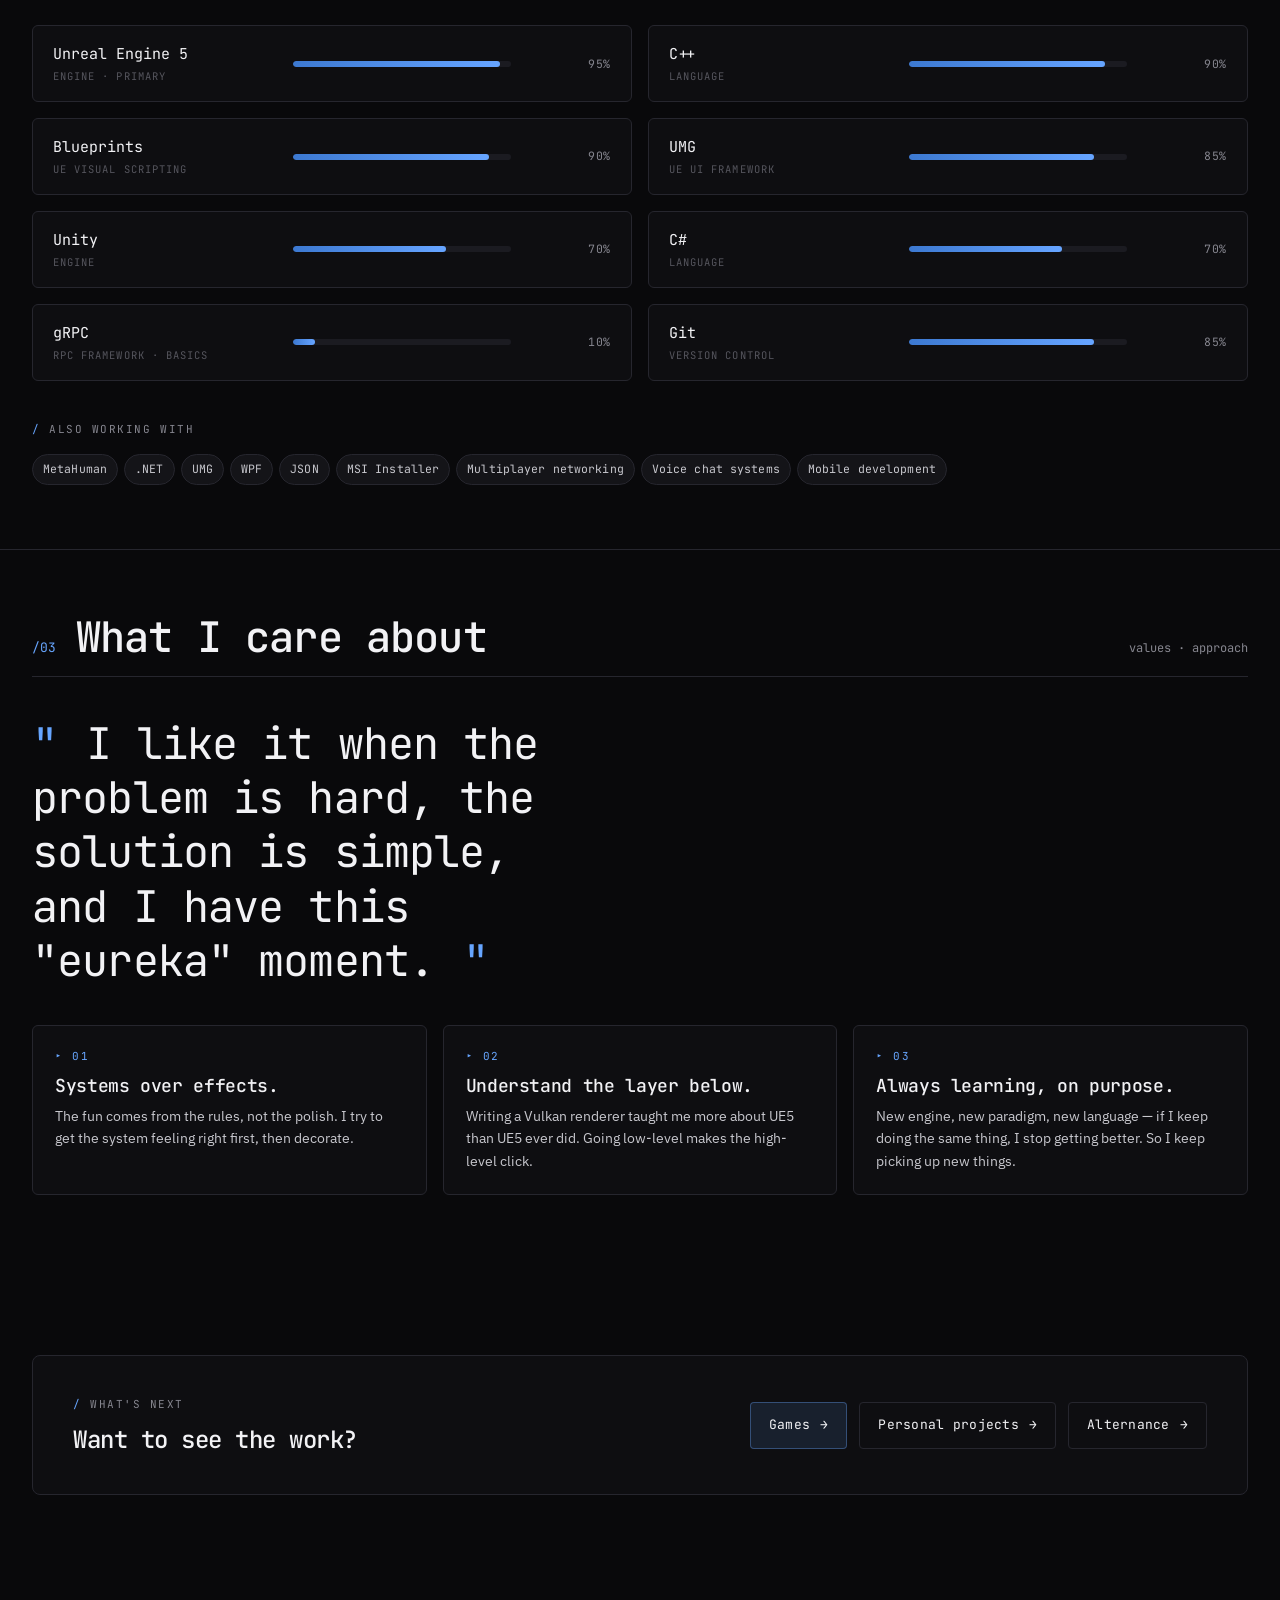
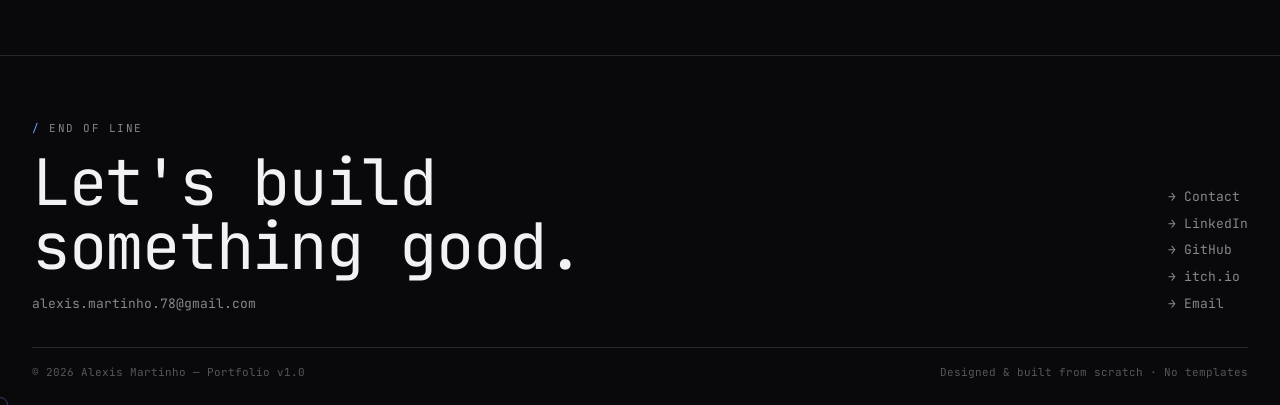
==== commit dcd290cf: "Refactor navigation and lightbox functionality across multiple pages Co-authored-by: Copilot <copilo" ====
--- a/about.html
+++ b/about.html
@@ -61,7 +61,8 @@
       display: grid;
       grid-template-columns: 240px 1fr;
       gap: 48px;
-      padding: var(--r-6) 0;
+      padding-top: var(--r-6);
+      padding-bottom: var(--r-6);
     }
     @media (max-width: 900px) { .narrative { grid-template-columns: 1fr; } }
     .narrative h2 { font-size: 26px; margin-bottom: 14px; }
@@ -88,14 +89,27 @@
     @media (max-width: 900px) { .skill-grid { grid-template-columns: 1fr; } }
     .skill-row {
       display: grid;
-      grid-template-columns: 220px 1fr 80px;
-      gap: 20px;
+      grid-template-columns: 1fr 80px;
+      grid-template-rows: auto auto;
+      gap: 10px 16px;
       padding: 16px 20px;
       border: 1px solid var(--line);
       border-radius: 6px;
       background: var(--bg-1);
       align-items: center;
       transition: border-color 200ms ease, background 200ms ease;
+    }
+    .skill-row .name { align-self: center; }
+    .skill-row .bar { grid-column: 1 / -1; grid-row: 2; }
+    .skill-row .val { grid-row: 1; justify-self: end; }
+    @media (min-width: 640px) {
+      .skill-row {
+        grid-template-columns: 220px 1fr 80px;
+        grid-template-rows: auto;
+        gap: 20px;
+      }
+      .skill-row .bar { grid-column: auto; grid-row: auto; }
+      .skill-row .val { grid-row: auto; justify-self: auto; }
     }
     .skill-row:hover { border-color: var(--accent-line); background: var(--bg-2); }
     .skill-row .name {
--- a/assets/styles.css
+++ b/assets/styles.css
@@ -122,6 +122,7 @@
    ========================== */
 
 .shell {
+  width: 100%;
   max-width: var(--shell-max);
   margin: 0 auto;
   padding: 0 var(--gutter);
@@ -215,6 +216,64 @@
   color: var(--text-hi);
   background: var(--bg-2);
   box-shadow: inset 0 0 0 1px var(--line);
+}
+
+/* Hamburger button */
+.nav-toggle {
+  display: none;
+  flex-direction: column;
+  justify-content: center;
+  gap: 5px;
+  width: 38px;
+  height: 38px;
+  padding: 8px;
+  background: var(--bg-2);
+  border: 1px solid var(--line-strong);
+  border-radius: var(--radius-sm);
+  cursor: pointer;
+  margin-left: auto;
+  flex-shrink: 0;
+}
+.nav-toggle span {
+  display: block;
+  height: 2px;
+  background: var(--text-hi);
+  border-radius: 2px;
+  transition: transform 240ms ease, opacity 240ms ease, width 240ms ease;
+  transform-origin: center;
+}
+.nav-toggle.open span:nth-child(1) { transform: translateY(6.5px) rotate(45deg); }
+.nav-toggle.open span:nth-child(2) { opacity: 0; transform: scaleX(0); }
+.nav-toggle.open span:nth-child(3) { transform: translateY(-6.5px) rotate(-45deg); }
+
+@media (max-width: 700px) {
+  :root { --gutter: 18px; }
+  .brand .tag { display: none; }
+  .brand { flex-shrink: 1; min-width: 0; overflow: hidden; white-space: nowrap; text-overflow: ellipsis; }
+  .nav-toggle { display: flex; margin-left: auto; flex-shrink: 0; }
+  .nav {
+    display: none;
+    position: absolute;
+    top: 100%;
+    left: 0;
+    right: 0;
+    flex-direction: column;
+    gap: 0;
+    background: rgba(9, 9, 11, 0.97);
+    backdrop-filter: blur(14px);
+    -webkit-backdrop-filter: blur(14px);
+    border-bottom: 1px solid var(--line);
+    padding: 8px 0 12px;
+  }
+  .nav.open { display: flex; z-index: 200; }
+  .nav a {
+    padding: 12px 24px;
+    border-radius: 0;
+    border-bottom: 1px solid var(--line);
+    font-size: 13px;
+  }
+  .nav a:last-child { border-bottom: none; }
+  .topbar { position: sticky; }
 }
 
 /* ==========================
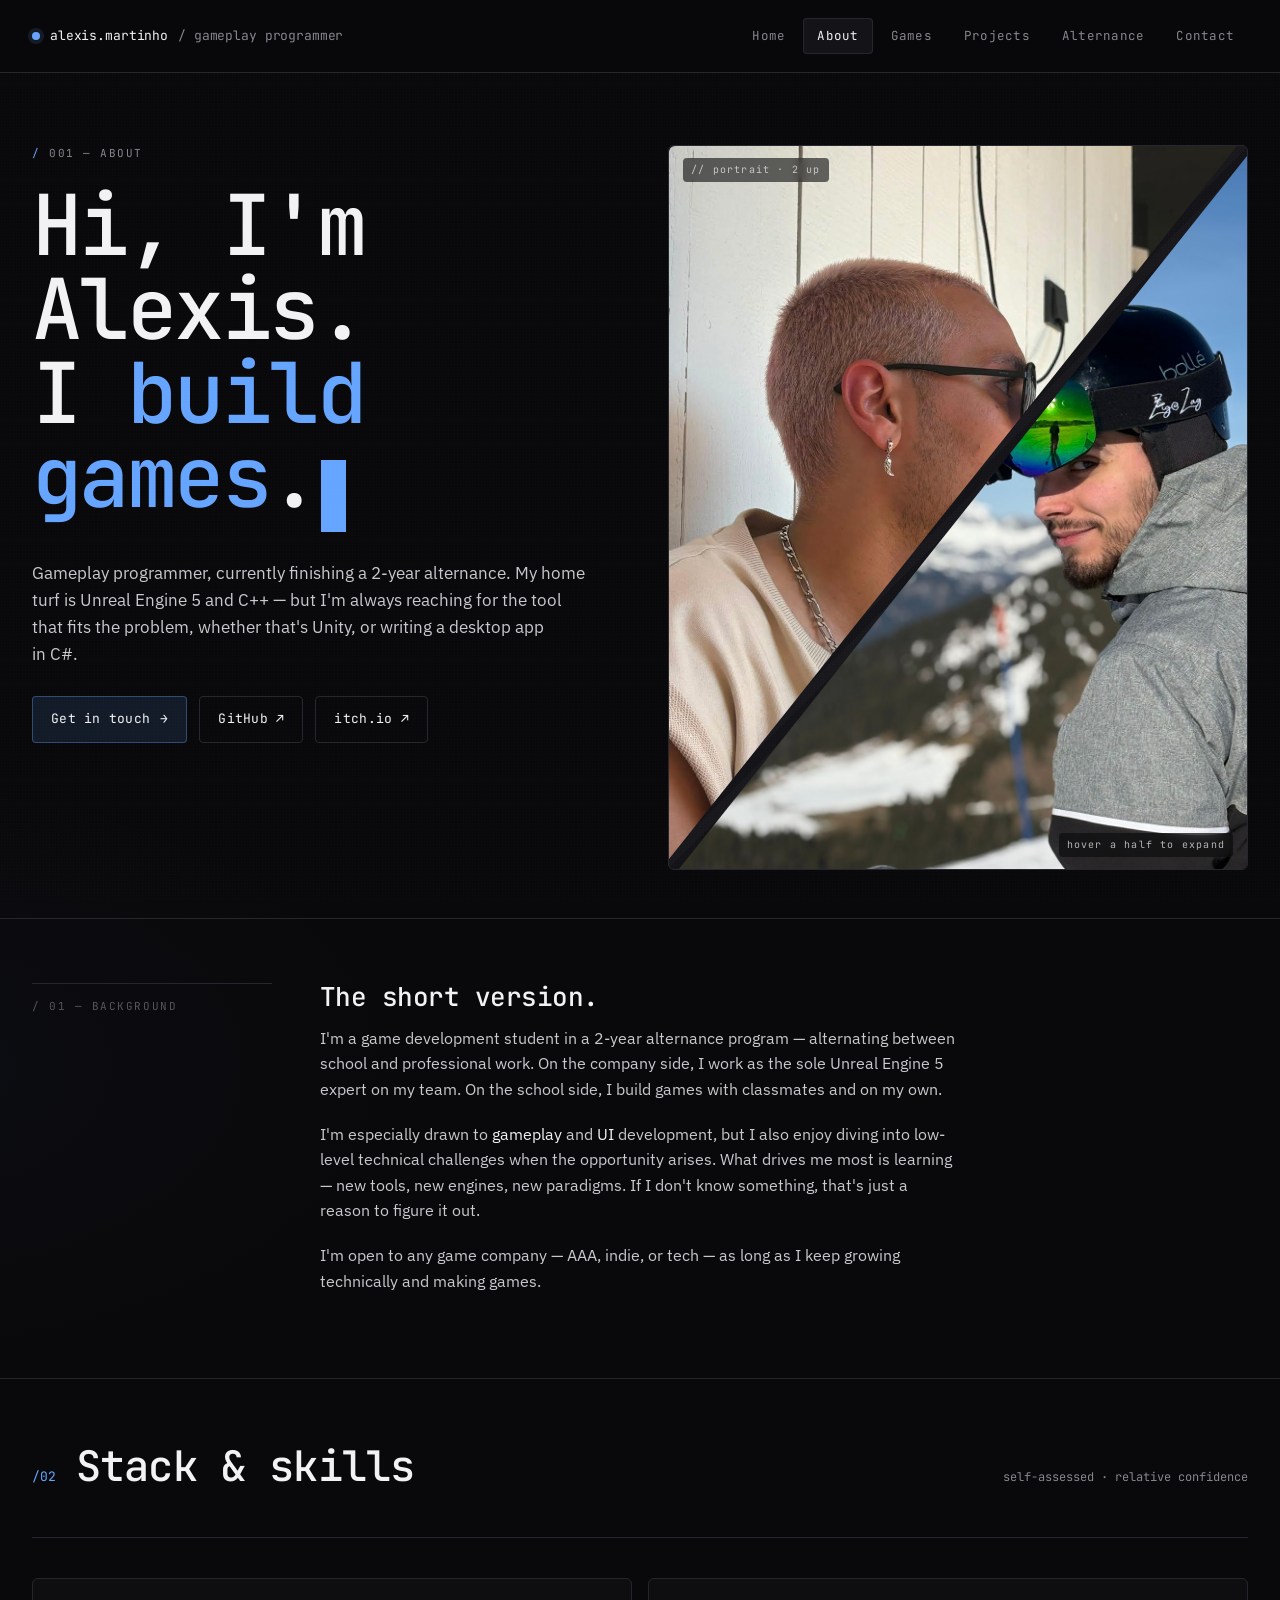
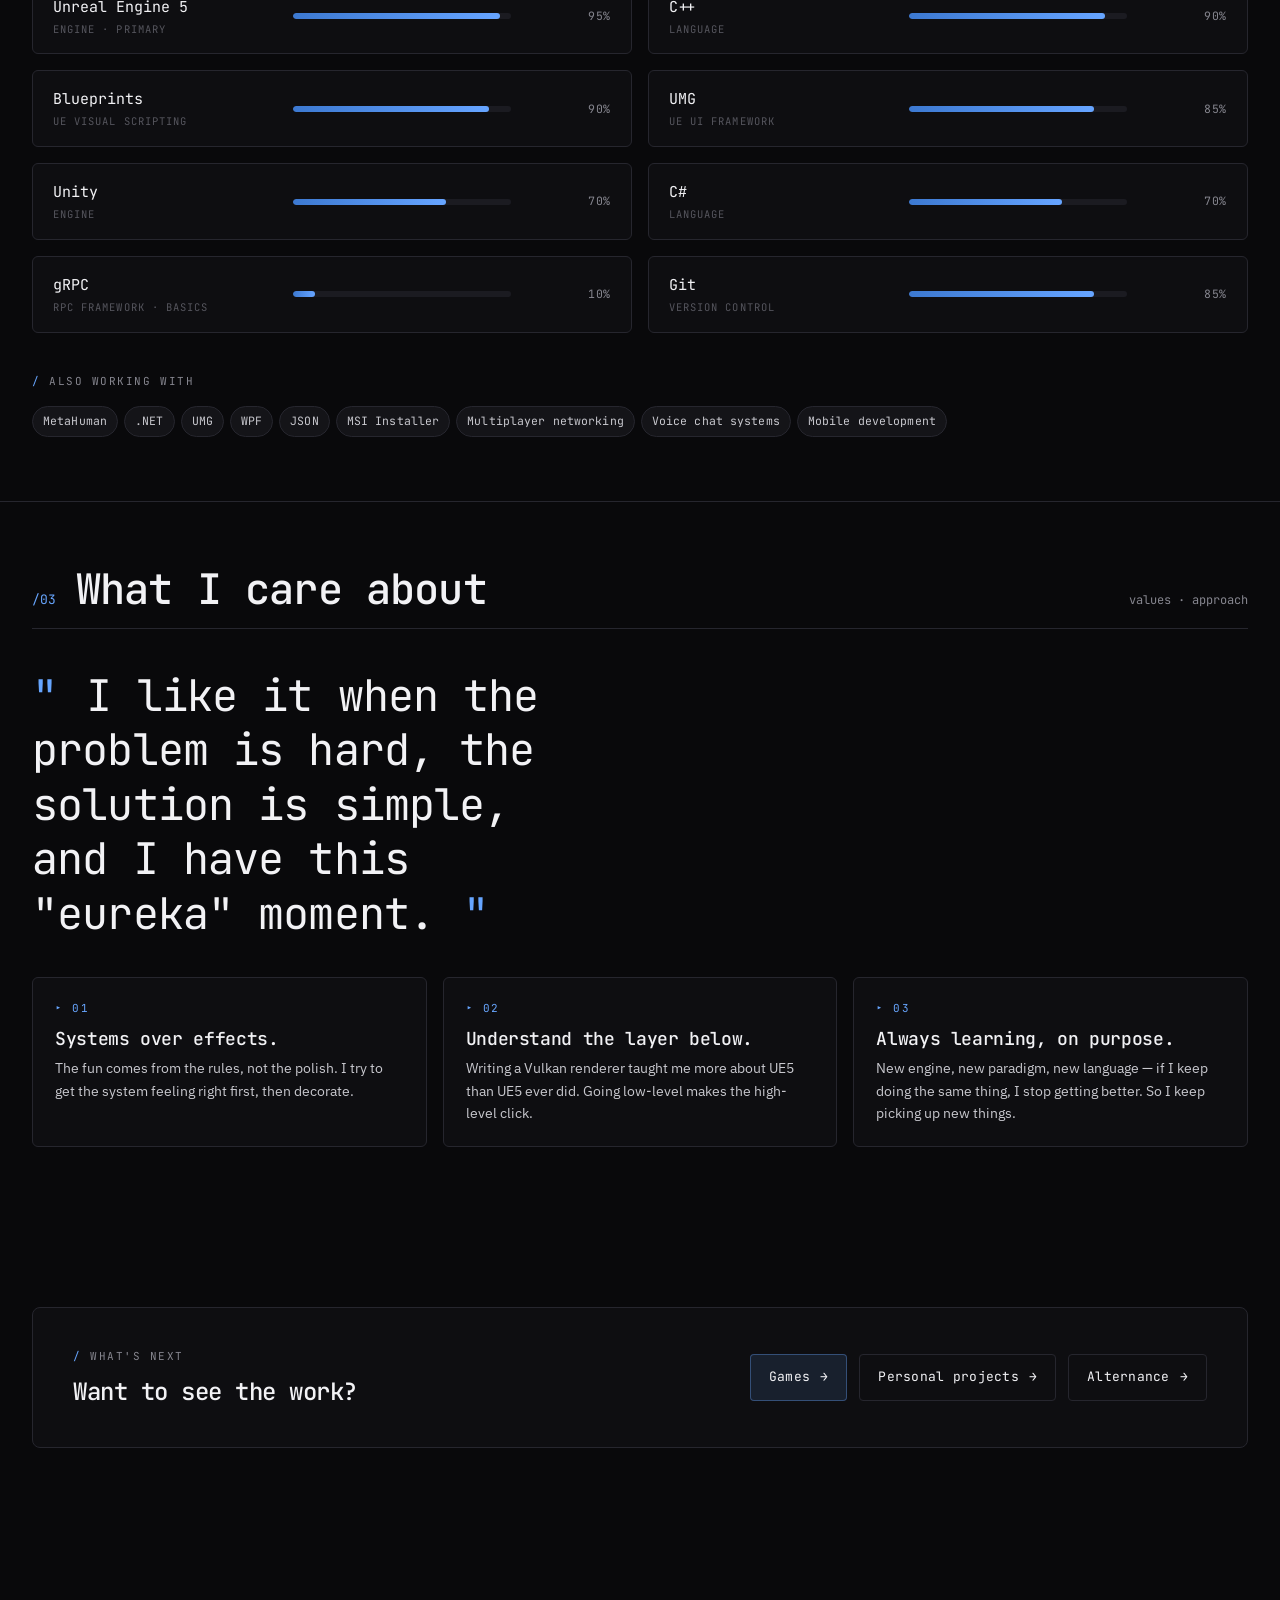
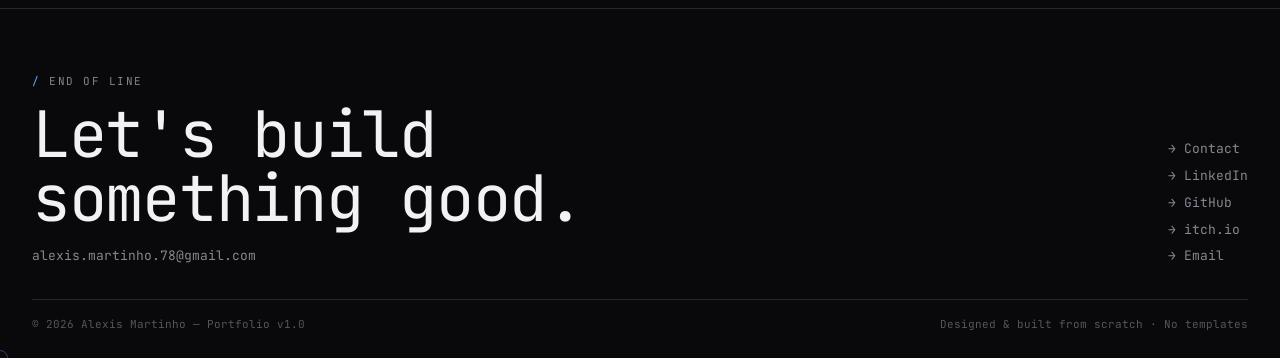
==== commit c1397e9f: "Rename Myceland to Slip Away" ====
--- a/about.html
+++ b/about.html
@@ -3,6 +3,11 @@
 <head>
   <meta charset="utf-8" />
   <meta name="viewport" content="width=device-width, initial-scale=1" />
+  <link rel="icon" href="favicon.ico" sizes="any" />
+  <link rel="icon" type="image/svg+xml" href="assets/img/favicon.svg" />
+  <link rel="icon" type="image/png" sizes="32x32" href="assets/img/favicon-32.png" />
+  <link rel="apple-touch-icon" href="assets/img/apple-touch-icon.png" />
+  <meta name="theme-color" content="#09090B" />
   <title>About — Alexis Martinho</title>
   <link rel="preconnect" href="https://fonts.googleapis.com">
   <link rel="preconnect" href="https://fonts.gstatic.com" crossorigin>
@@ -53,9 +58,155 @@
     .about-hero .portrait .meta {
       position: absolute; top: 12px; left: 14px;
       font-family: var(--font-mono); font-size: 10px;
-      color: var(--text-faint); letter-spacing: 0.12em;
+      color: rgba(242, 242, 245, 0.72); letter-spacing: 0.12em;
+      z-index: 4;
+      pointer-events: none;
+      /* the labels sit over photos now, so give them their own ground */
+      background: rgba(9, 9, 11, 0.6);
+      padding: 4px 8px;
+      border-radius: 4px;
+      backdrop-filter: blur(4px);
+      -webkit-backdrop-filter: blur(4px);
     }
     .about-hero .portrait .meta.br { top: auto; bottom: 12px; left: auto; right: 14px; }
+
+    /* Split portrait — two photos cut along a top-right → bottom-left diagonal.
+       Hovering (or focusing) one half expands it to the full frame. */
+    .about-hero .portrait {
+      --seam: 10px;
+      overflow: hidden;
+    }
+    /* The clip lives on the wrapper and the framing transform on the <img>, so
+       the diagonal stays put while each photo is re-framed underneath it. */
+    /* Fixed hit regions sit above both photos and never move, so the half that
+       expands is always the one the cursor is geometrically over — whichever
+       edge you enter from. Without them each half only listened on its own
+       clipped area, so arriving from the right or the bottom you crossed the
+       other triangle first and it took the frame over. They split on the exact
+       diagonal (no seam) so every pixel belongs to exactly one of them. */
+    .about-hero .portrait .hit {
+      position: absolute;
+      inset: 0;
+      display: block;
+      z-index: 5;
+      cursor: pointer;
+      outline: none;
+    }
+    .about-hero .portrait .hit-a { clip-path: polygon(0 0, 100% 0, 0 100%); }
+    .about-hero .portrait .hit-b { clip-path: polygon(100% 0, 100% 100%, 0 100%); }
+    /* Once a half is open it owns the whole frame: its hit region grows to the
+       full box and rises above the other one, so crossing the diagonal does not
+       hand over to the other photo. You have to leave the frame entirely first.
+       No transition here — the takeover has to be instant, otherwise the cursor
+       could slip onto the other region mid-way. */
+    @media (hover: hover) {
+      .about-hero .portrait .hit:hover {
+        clip-path: polygon(0 0, 100% 0, 100% 100%, 0 100%);
+        z-index: 6;
+      }
+    }
+    .about-hero .portrait .hit.is-open {
+      clip-path: polygon(0 0, 100% 0, 100% 100%, 0 100%);
+      z-index: 6;
+    }
+
+    .about-hero .portrait .p-half {
+      position: absolute;
+      inset: 0;
+      border-radius: 6px;
+      overflow: hidden;
+      z-index: 1;
+      /* z-index drops back only once the clip has finished retracting, so the
+         half that is closing stays on top and animates out the same way the
+         other one does — otherwise the later sibling snaps over it mid-way. */
+      transition: clip-path 480ms cubic-bezier(0.4, 0, 0.2, 1),
+                  z-index 0s linear 480ms;
+    }
+    .about-hero .portrait .p-half img {
+      width: 100%;
+      height: 100%;
+      object-fit: cover;
+      display: block;
+      transition: transform 480ms cubic-bezier(0.4, 0, 0.2, 1);
+    }
+    /* upper-left half — framed so the face sits clear of the diagonal */
+    .about-hero .portrait .p-a {
+      clip-path: polygon(0 0, calc(100% - var(--seam)) 0, 0 calc(100% - var(--seam)), 0 calc(100% - var(--seam)));
+    }
+    .about-hero .portrait .p-a img {
+      object-position: 50% 32%;
+      transform: translate(-3%, -3%) scale(1.08);
+    }
+    /* lower-right half */
+    .about-hero .portrait .p-b {
+      clip-path: polygon(100% var(--seam), 100% var(--seam), 100% 100%, var(--seam) 100%);
+    }
+    .about-hero .portrait .p-b img {
+      object-position: 50% 40%;
+      transform: translate(2%, 13%) scale(1.28);
+    }
+    /* Open state. Pointer hover lives behind (hover: hover) because mobile
+       browsers leave :hover stuck on the last tapped element, which would fight
+       the tap toggle. Touch uses .is-open, set by the tap handler; keyboard
+       focus works on both. */
+    @media (hover: hover) {
+      .about-hero .portrait .hit-a:hover ~ .p-a,
+      .about-hero .portrait .hit-b:hover ~ .p-b {
+        clip-path: polygon(0 0, 100% 0, 100% 100%, 0 100%);
+        z-index: 3;
+        transition: clip-path 480ms cubic-bezier(0.4, 0, 0.2, 1),
+                    z-index 0s linear 0s;
+      }
+      .about-hero .portrait .hit-a:hover ~ .p-a img,
+      .about-hero .portrait .hit-b:hover ~ .p-b img { transform: none; }
+      .about-hero .portrait .hit-a:hover ~ .p-b,
+      .about-hero .portrait .hit-b:hover ~ .p-a {
+        z-index: 1;
+        transition: clip-path 480ms cubic-bezier(0.4, 0, 0.2, 1),
+                    z-index 0s linear 0s;
+      }
+    }
+    .about-hero .portrait .hit-a:focus-visible ~ .p-a,
+    .about-hero .portrait .hit-a.is-open ~ .p-a,
+    .about-hero .portrait .hit-b:focus-visible ~ .p-b,
+    .about-hero .portrait .hit-b.is-open ~ .p-b {
+      clip-path: polygon(0 0, 100% 0, 100% 100%, 0 100%);
+      z-index: 3;
+      transition: clip-path 480ms cubic-bezier(0.4, 0, 0.2, 1),
+                  z-index 0s linear 0s;
+    }
+    .about-hero .portrait .hit-a:focus-visible ~ .p-a img,
+    .about-hero .portrait .hit-a.is-open ~ .p-a img,
+    .about-hero .portrait .hit-b:focus-visible ~ .p-b img,
+    .about-hero .portrait .hit-b.is-open ~ .p-b img { transform: none; }
+
+    /* The half being pointed away from drops immediately. Without this it keeps
+       the raised z-index for the 480ms of the delay above, ties with the half
+       that is opening, and — being later in the DOM — wins the tie, so the
+       other one opens underneath it. The delayed drop must only apply when the
+       pointer leaves the frame entirely, which is the base rule's job. */
+    .about-hero .portrait .hit-a:focus-visible ~ .p-b,
+    .about-hero .portrait .hit-a.is-open ~ .p-b,
+    .about-hero .portrait .hit-b:focus-visible ~ .p-a,
+    .about-hero .portrait .hit-b.is-open ~ .p-a {
+      z-index: 1;
+      transition: clip-path 480ms cubic-bezier(0.4, 0, 0.2, 1),
+                  z-index 0s linear 0s;
+    }
+    .about-hero .portrait .hit-a:focus-visible ~ .p-a,
+    .about-hero .portrait .hit-b:focus-visible ~ .p-b { box-shadow: inset 0 0 0 2px var(--accent); }
+
+    /* the hint text differs by input type */
+    .about-hero .portrait .hint-tap { display: none; }
+    @media (hover: none) {
+      .about-hero .portrait .hint-hover { display: none; }
+      .about-hero .portrait .hint-tap { display: inline; }
+    }
+
+    @media (prefers-reduced-motion: reduce) {
+      .about-hero .portrait .p-half,
+      .about-hero .portrait .p-half img { transition: none; }
+    }
 
     .narrative {
       display: grid;
@@ -208,9 +359,16 @@
           </div>
         </div>
         <div class="portrait reveal">
-          <span class="meta">// portrait.png · 4:5</span>
-          <img src="assets/img/portrait-alexis.jpg" alt="Portrait of Alexis Martinho" style="width: 100%; height: auto; border-radius: 6px; object-fit: cover;">
-          <span class="meta br">1080 × 1350</span>
+          <span class="meta">// portrait · 2 up</span>
+          <span class="hit hit-a" tabindex="0" role="button" aria-label="Expand the portrait photo"></span>
+          <span class="hit hit-b" tabindex="0" role="button" aria-label="Expand the skiing photo"></span>
+          <div class="p-half p-a">
+            <img src="assets/img/portrait-alexis-2.jpg" alt="Portrait of Alexis Martinho">
+          </div>
+          <div class="p-half p-b">
+            <img src="assets/img/portrait-alexis.jpg" alt="Alexis Martinho skiing in the Alps">
+          </div>
+          <span class="meta br"><span class="hint-hover">hover</span><span class="hint-tap">tap</span> a half to expand</span>
         </div>
       </div>
     </section>
@@ -339,6 +497,39 @@
       });
     }, { threshold: 0.3 });
     document.querySelectorAll('.skill-row').forEach(r => io.observe(r));
+
+    // Split portrait on touch: tap a half to open it, tap again to close.
+    // Pointer devices keep the pure-CSS hover behaviour and never get here.
+    (function () {
+      const hits = document.querySelectorAll('.about-hero .portrait .hit');
+      if (!hits.length) return;
+      const canHover = window.matchMedia('(hover: hover)').matches;
+
+      hits.forEach(hit => {
+        hit.addEventListener('click', e => {
+          if (window.matchMedia('(hover: hover)').matches) return;
+          e.preventDefault();
+          const wasOpen = hit.classList.contains('is-open');
+          hits.forEach(h => h.classList.remove('is-open'));
+          if (!wasOpen) hit.classList.add('is-open');
+        });
+        // keyboard: Enter/Space toggles the same way
+        hit.addEventListener('keydown', e => {
+          if (e.key !== 'Enter' && e.key !== ' ') return;
+          e.preventDefault();
+          const wasOpen = hit.classList.contains('is-open');
+          hits.forEach(h => h.classList.remove('is-open'));
+          if (!wasOpen) hit.classList.add('is-open');
+        });
+      });
+
+      // tapping outside the portrait closes whichever half is open
+      document.addEventListener('click', e => {
+        if (canHover) return;
+        if (e.target.closest('.about-hero .portrait')) return;
+        hits.forEach(h => h.classList.remove('is-open'));
+      });
+    })();
   </script>
 </body>
 </html>
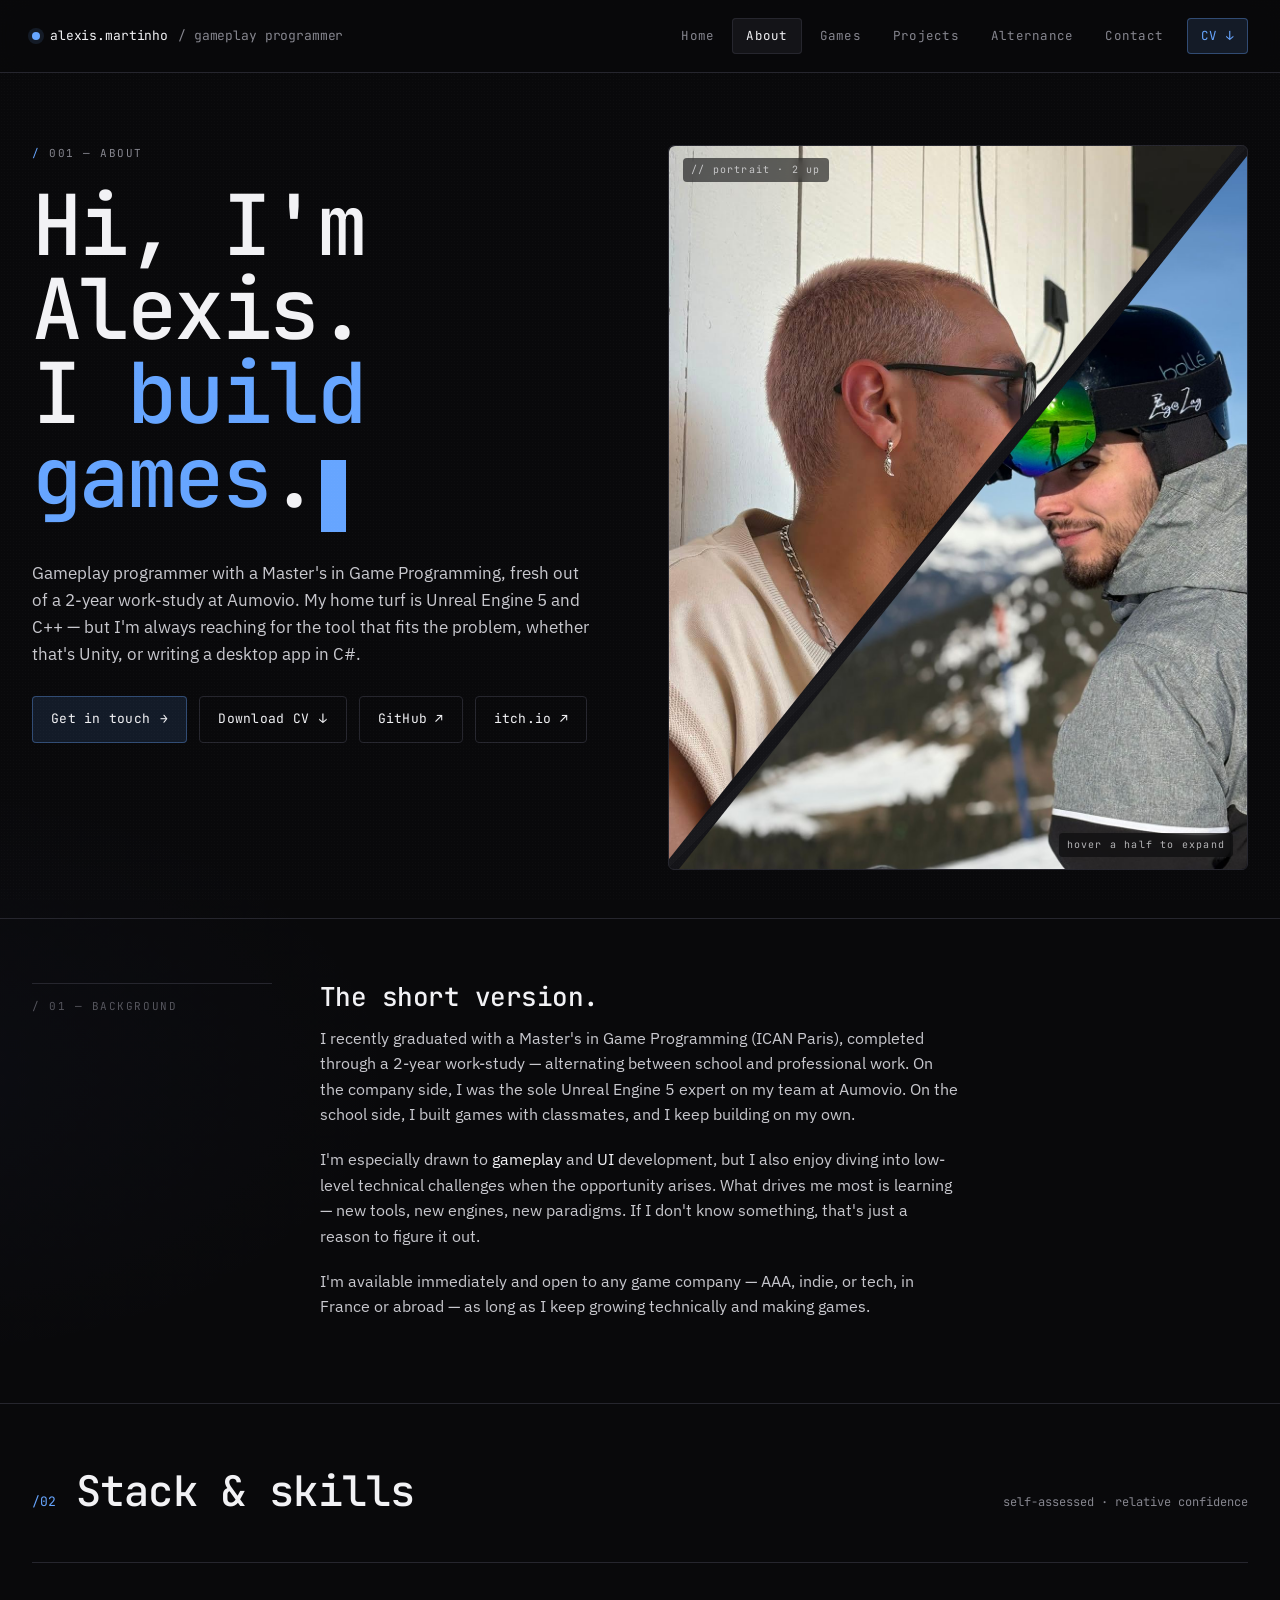
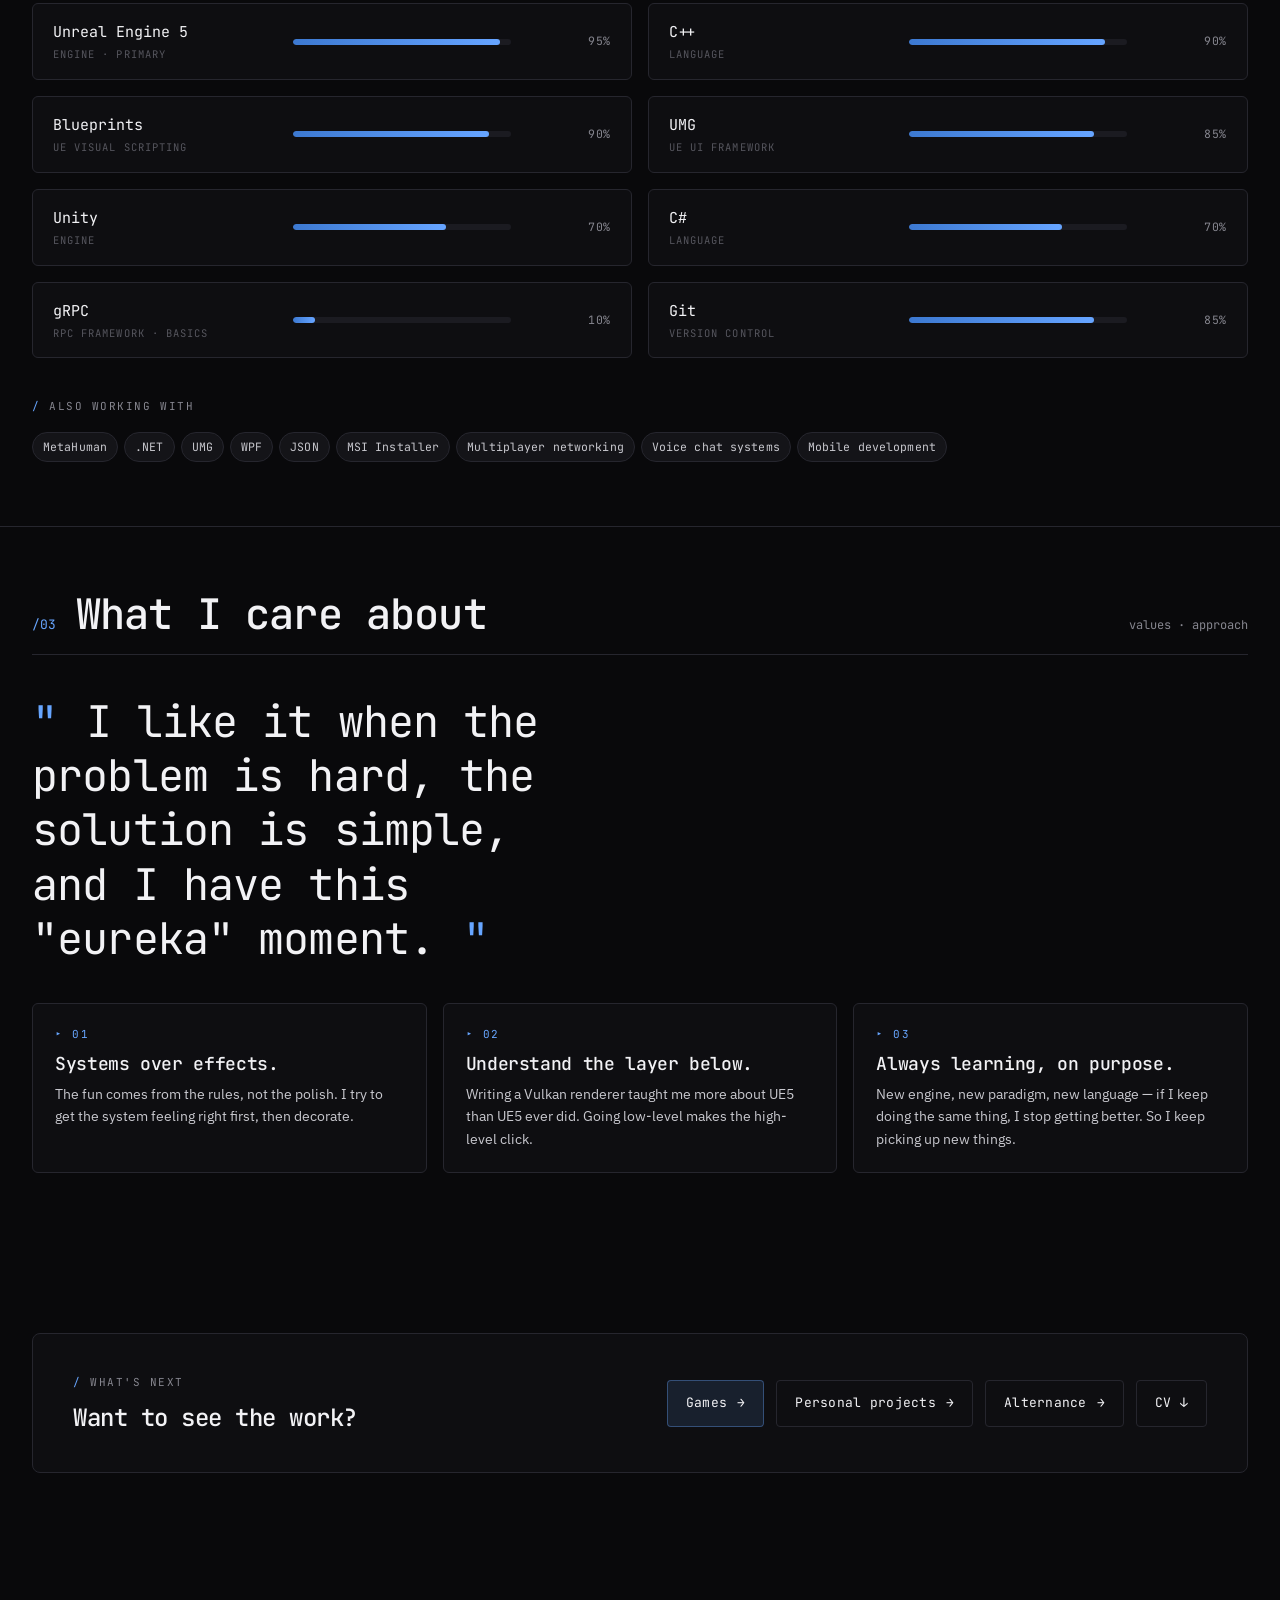
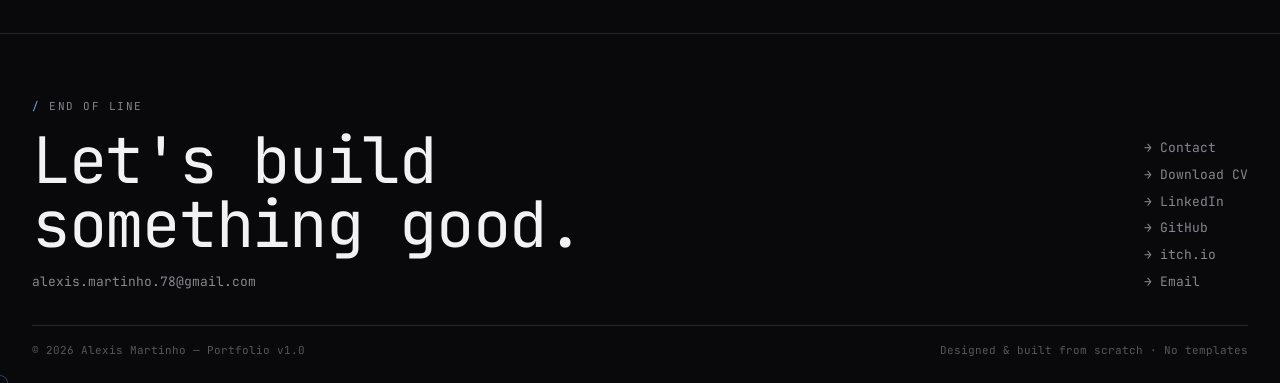
==== commit f4cf2bd8: "Mark work-study as completed, add Aumovio video and CV download" ====
--- a/about.html
+++ b/about.html
@@ -347,13 +347,14 @@
           <div class="eyebrow reveal" style="margin-bottom: 20px"><span class="idx">/</span> 001 — ABOUT</div>
           <h1 class="reveal">Hi, I'm Alexis.<br>I <em>build games</em>.<span class="cursor"></span></h1>
           <p class="lede reveal" style="margin-top: 28px;">
-            Gameplay programmer, currently finishing a 2-year alternance.
-            My home turf is Unreal Engine 5 and C++ — but I'm always
+            Gameplay programmer with a Master's in Game Programming, fresh
+            out of a 2-year work-study at Aumovio. My home turf is Unreal Engine 5 and C++ — but I'm always
             reaching for the tool that fits the problem, whether that's
             Unity, or writing a desktop app in C#.
           </p>
           <div class="hero-cta" style="display: flex; gap: 12px; margin-top: 28px; flex-wrap: wrap;">
             <a class="btn btn-primary" href="contact.html">Get in touch <span class="arrow">→</span></a>
+            <a class="btn btn-ghost" href="assets/cv/CV_MARTINHO_Alexis_EN.pdf" download>Download CV <span class="arrow">↓</span></a>
             <a class="btn btn-ghost" href="https://github.com/Al3xics" target="_blank" rel="noopener">GitHub ↗</a>
             <a class="btn btn-ghost" href="https://al3xics.itch.io/" target="_blank" rel="noopener">itch.io ↗</a>
           </div>
@@ -379,10 +380,11 @@
         <div>
           <h2>The short version.</h2>
           <p>
-            I'm a game development student in a 2-year alternance program —
-            alternating between school and professional work. On the company
-            side, I work as the sole Unreal Engine 5 expert on my team.
-            On the school side, I build games with classmates and on my own.
+            I recently graduated with a Master's in Game Programming (ICAN Paris),
+            completed through a 2-year work-study — alternating between school and
+            professional work. On the company side, I was the sole Unreal Engine 5
+            expert on my team at Aumovio. On the school side, I built games with
+            classmates, and I keep building on my own.
           </p>
           <p>
             I'm especially drawn to <span class="hi">gameplay</span> and <span class="hi">UI</span> development,
@@ -391,8 +393,9 @@
             If I don't know something, that's just a reason to figure it out.
           </p>
           <p>
-            I'm open to any game company — AAA, indie, or tech — as long as
-            I keep growing technically and making games.
+            I'm available immediately and open to any game company — AAA, indie,
+            or tech, in France or abroad — as long as I keep growing technically
+            and making games.
           </p>
         </div>
       </div>
@@ -478,6 +481,7 @@
               <a class="btn btn-primary" href="games.html">Games <span class="arrow">→</span></a>
               <a class="btn btn-ghost" href="projects.html">Personal projects <span class="arrow">→</span></a>
               <a class="btn btn-ghost" href="alternance.html">Alternance <span class="arrow">→</span></a>
+              <a class="btn btn-ghost" href="assets/cv/CV_MARTINHO_Alexis_EN.pdf" download>CV ↓</a>
             </div>
           </div>
         </div>
--- a/assets/styles.css
+++ b/assets/styles.css
@@ -212,6 +212,13 @@
   transition: color 160ms ease, background 160ms ease;
 }
 .nav a:hover { color: var(--text-hi); background: var(--bg-2); }
+.nav a.nav-cv {
+  color: var(--accent);
+  background: var(--accent-soft);
+  box-shadow: inset 0 0 0 1px var(--accent-line);
+  margin-left: 6px;
+}
+.nav a.nav-cv:hover { color: var(--text-hi); }
 .nav a.active {
   color: var(--text-hi);
   background: var(--bg-2);
@@ -273,6 +280,7 @@
     font-size: 13px;
   }
   .nav a:last-child { border-bottom: none; }
+  .nav a.nav-cv { margin-left: 0; box-shadow: none; }
   .topbar { position: sticky; }
 }
 
